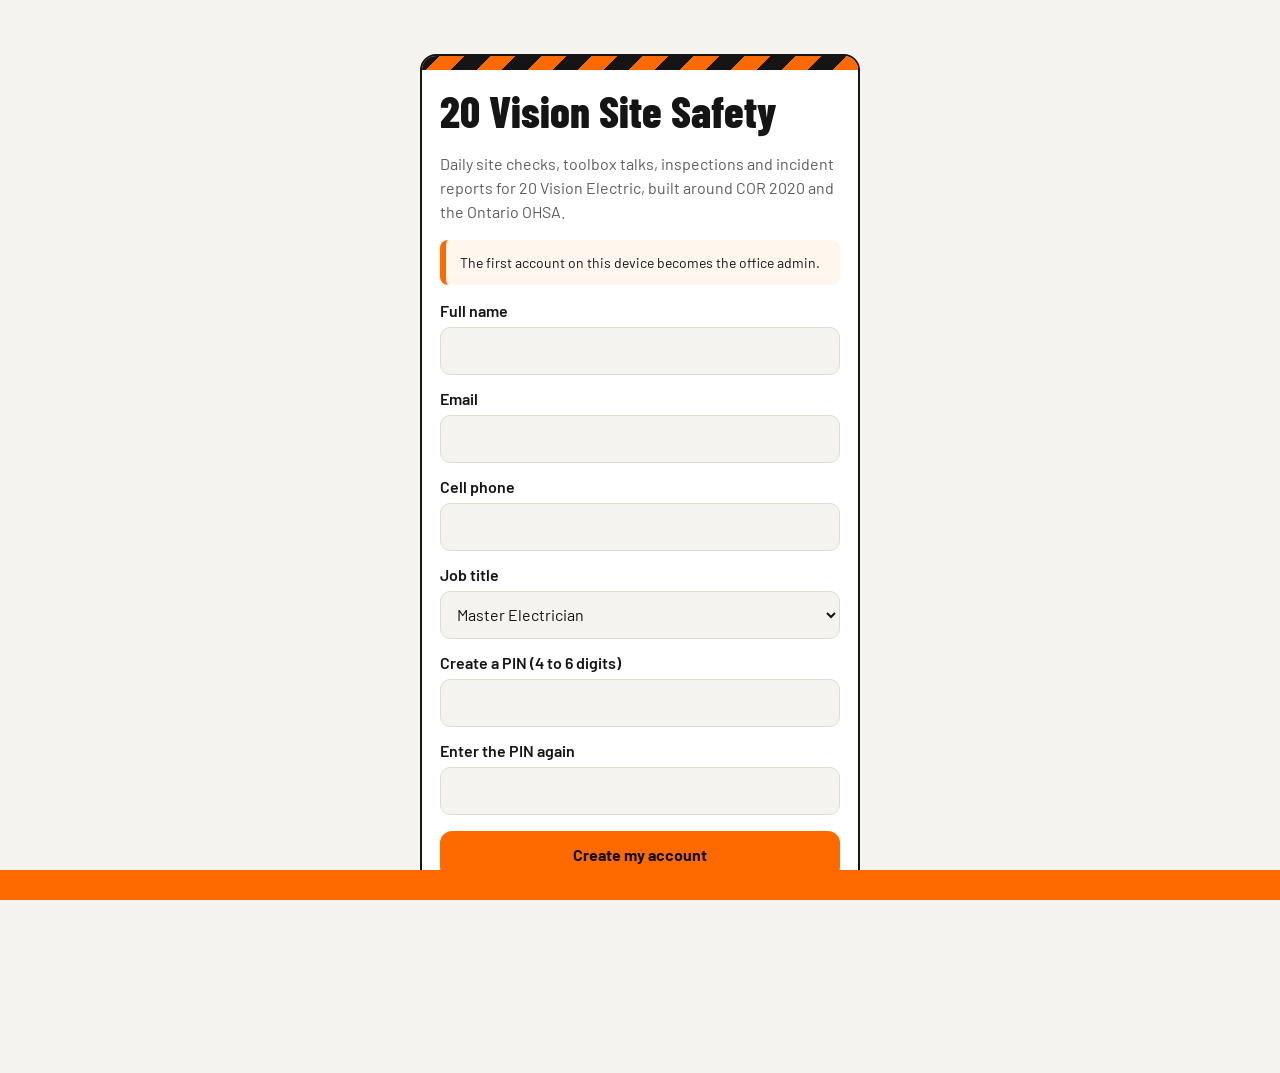
==== safety/index.html @ a49e3cba "Add 20 Vision Site Safety app at /safety/ Co-Authored-By: Claude Opus 5.5 <noreply@anthropic.com> Cl" ====
<!DOCTYPE html>
<html lang="en-CA">
<head>
<meta charset="utf-8">
<meta name="viewport" content="width=device-width,initial-scale=1,viewport-fit=cover">
<meta name="theme-color" content="#151515">
<link rel="manifest" href="manifest.json">
<link rel="icon" href="icon-192.png">
<link rel="apple-touch-icon" href="icon-192.png">
<title>20 Vision Site Safety</title>
<link rel="preconnect" href="https://fonts.googleapis.com">
<link href="https://fonts.googleapis.com/css2?family=Barlow:wght@400;600;700&family=Barlow+Condensed:wght@700;800&display=swap" rel="stylesheet">
<style>/*
VOICE: plain, firm site-supervisor talk; big targets for gloved hands.
IDEA: a hi-vis field binder — tabbed sheets, tags, stamps.
PICTURE: the working app itself; today's site card with a GPS stamp up top.
COLOUR and TYPE: white paper, ink black, safety orange lead, hi-vis lime support, red for stop. Barlow Condensed + Barlow.
LAYOUT: one column on phones, bottom tab bar; two columns from 900px.
*/
:root{color-scheme:light dark;
--bg:light-dark(#f4f3ef,#121212);--card:light-dark(#ffffff,#1d1d1d);--ink:light-dark(#151515,#f2f2f2);--mute:light-dark(#5d5d5d,#a9a9a9);
--line:light-dark(#dedbd2,#333);--or:#ff6a00;--or2:light-dark(#c24f00,#ff8a3d);--lime:#c8f031;--red:#d62828;--grn:#1f9d55;--amb:#e0a100}
:root[data-theme=light]{color-scheme:light}:root[data-theme=dark]{color-scheme:dark}
*{box-sizing:border-box;min-width:0}
html,body{margin:0}
body{background:var(--bg);color:var(--ink);font:16px/1.5 Barlow,system-ui,sans-serif;overflow-x:clip;padding-bottom:calc(120px + env(safe-area-inset-bottom))}
h1,h2,h3{font-family:'Barlow Condensed',Barlow,sans-serif;line-height:1.05;margin:0 0 .4em;text-wrap:balance}
h1{font-size:clamp(30px,6vw,44px);font-weight:800}h2{font-size:26px;font-weight:700}h3{font-size:20px;font-weight:700}
a{color:var(--or2)}
header.top{position:sticky;top:0;z-index:5;background:#151515;color:#fff;display:flex;align-items:center;gap:12px;padding:10px max(4vw,14px);padding-top:calc(10px + env(safe-area-inset-top));border-bottom:6px solid var(--or)}
header.top .logo{font:800 22px/1 'Barlow Condensed',sans-serif;letter-spacing:.5px}
header.top .logo b{color:var(--or)}
header.top .who{margin-left:auto;font-size:14px;color:#ccc;text-align:right}
main{max-width:1100px;margin:0 auto;padding:18px max(4vw,14px)}
.grid{display:grid;gap:14px}
@media(min-width:900px){.g2{grid-template-columns:minmax(0,1fr) minmax(0,1fr)}.g3{grid-template-columns:repeat(3,minmax(0,1fr))}}
.card{background:var(--card);border:1px solid var(--line);border-radius:14px;padding:16px}
.hero{background:var(--card);border-radius:16px;border:2px solid var(--ink);overflow:hidden}
.hero .stripe{height:14px;background:repeating-linear-gradient(-45deg,var(--or) 0 18px,#151515 18px 36px)}
.hero .in{padding:18px}
.stamp{display:inline-flex;gap:8px;align-items:center;border:2px dashed var(--grn);color:var(--grn);border-radius:8px;padding:4px 10px;font-weight:700;font-size:14px}
.stamp.bad{border-color:var(--red);color:var(--red)}
.mute{color:var(--mute)}.small{font-size:14px}
.btn{display:inline-flex;align-items:center;justify-content:center;gap:8px;min-height:48px;padding:10px 18px;border-radius:12px;border:2px solid var(--ink);background:var(--card);color:var(--ink);font:700 16px Barlow,sans-serif;cursor:pointer;text-decoration:none}
.btn.pri{background:var(--or);border-color:var(--or);color:#111}
.btn.dark{background:#151515;color:#fff;border-color:#151515}
.btn.red{background:var(--red);border-color:var(--red);color:#fff}
.btn.sm{min-height:40px;padding:6px 12px;font-size:14px}
.btn.block{width:100%}
.btn:focus-visible,input:focus-visible,select:focus-visible,textarea:focus-visible{outline:3px solid var(--or);outline-offset:2px}
.row{display:flex;flex-wrap:wrap;gap:10px;align-items:center}
.tiles{display:grid;grid-template-columns:repeat(2,minmax(0,1fr));gap:10px}
@media(min-width:700px){.tiles{grid-template-columns:repeat(4,minmax(0,1fr))}}
.tile{background:var(--card);border:1px solid var(--line);border-radius:14px;padding:14px;min-height:92px;text-align:left;cursor:pointer;font:inherit;color:inherit;display:flex;flex-direction:column;justify-content:space-between}
.tile b{font:700 19px 'Barlow Condensed',sans-serif}
.tile span{font-size:13px;color:var(--mute)}
.tile.hot{border:2px solid var(--or)}
label.f{display:block;font-weight:600;margin:12px 0 4px}
input,select,textarea{width:100%;font:16px Barlow,sans-serif;padding:12px;border-radius:10px;border:1.5px solid var(--line);background:var(--bg);color:var(--ink);min-height:48px}
textarea{min-height:90px}
.chk{display:grid;grid-template-columns:minmax(0,1fr) auto;gap:10px;align-items:center;padding:12px 0;border-bottom:1px solid var(--line)}
.chk .ref{font-size:12px;color:var(--mute)}
.pfn{display:flex;gap:6px}
.pfn button{min-width:52px;min-height:44px;border-radius:10px;border:1.5px solid var(--line);background:var(--bg);color:var(--ink);font:700 14px Barlow,sans-serif;cursor:pointer}
.pfn button.on.y{background:var(--grn);color:#fff;border-color:var(--grn)}
.pfn button.on.n{background:var(--red);color:#fff;border-color:var(--red)}
.pfn button.on.na{background:#777;color:#fff;border-color:#777}
.chips{display:flex;flex-wrap:wrap;gap:8px}
.chip{border:1.5px solid var(--line);background:var(--bg);color:var(--ink);border-radius:999px;padding:8px 14px;min-height:42px;font:600 14px Barlow,sans-serif;cursor:pointer}
.chip.on{background:var(--ink);color:var(--bg);border-color:var(--ink)}
.pill{display:inline-block;border-radius:999px;padding:2px 10px;font-size:12px;font-weight:700;background:var(--line);white-space:nowrap}
.pill.ok{background:#d7f5e3;color:#0d5c31}.pill.bad{background:#fbd5d5;color:#8a1111}.pill.warn{background:#fff0c2;color:#6b4d00}
.list .it{display:flex;gap:12px;align-items:flex-start;padding:12px 0;border-bottom:1px solid var(--line);cursor:pointer}
.list .it:last-child{border-bottom:0}
.list .it .m{flex:1}
.bar{height:12px;background:var(--line);border-radius:8px;overflow:hidden}.bar i{display:block;height:100%;background:var(--or)}
.photos{display:grid;grid-template-columns:repeat(auto-fill,minmax(110px,1fr));gap:10px}
.ph{border:2px dashed var(--line);border-radius:12px;aspect-ratio:1;display:flex;align-items:center;justify-content:center;text-align:center;font-size:13px;padding:6px;cursor:pointer;position:relative;overflow:hidden;background:var(--bg)}
.ph img{position:absolute;inset:0;width:100%;height:100%;object-fit:cover}
.ph.done{border-style:solid;border-color:var(--grn)}
.ph input{position:absolute;inset:0;opacity:0;cursor:pointer}
canvas.sig{width:100%;height:160px;border:1.5px solid var(--line);border-radius:10px;background:#fff;touch-action:none}
nav.tabs{position:fixed;left:0;right:0;bottom:30px;z-index:6;background:var(--card);border-top:1px solid var(--line);display:grid;grid-template-columns:repeat(5,minmax(0,1fr));padding-bottom:env(safe-area-inset-bottom)}
nav.tabs button{background:none;border:0;color:var(--mute);font:600 12px Barlow,sans-serif;min-height:58px;cursor:pointer;display:flex;flex-direction:column;align-items:center;justify-content:center;gap:3px}
nav.tabs button.on{color:var(--or2)}
nav.tabs svg{width:24px;height:24px}
.ticker{position:fixed;left:0;right:0;bottom:0;height:30px;background:var(--or);color:#111;font-weight:700;overflow:hidden;white-space:nowrap;z-index:7;font-size:14px;line-height:30px}
.ticker span{display:inline-block;padding-left:100%;animation:tk 60s linear infinite}
@keyframes tk{to{transform:translateX(-100%)}}
@media(prefers-reduced-motion:reduce){.ticker span{animation:none;padding-left:12px}}
.toast{position:fixed;left:50%;bottom:110px;transform:translateX(-50%);background:#151515;color:#fff;padding:12px 18px;border-radius:12px;z-index:20;font-weight:600;max-width:90vw}
.modal{position:fixed;inset:0;background:#0008;z-index:30;display:flex;align-items:center;justify-content:center;padding:16px}
.modal .card{max-width:520px;width:100%;max-height:90vh;overflow:auto}
.warnbox{border-left:6px solid var(--red);background:light-dark(#fff3f3,#2a1414);padding:12px 14px;border-radius:8px}
.infobox{border-left:6px solid var(--or);background:light-dark(#fff6ee,#2a1d12);padding:12px 14px;border-radius:8px}
.okbox{border-left:6px solid var(--grn);background:light-dark(#eefaf3,#12241a);padding:12px 14px;border-radius:8px}
.kv{display:grid;grid-template-columns:9em minmax(0,1fr);gap:4px 12px;font-size:15px}
.kv dt{color:var(--mute)}.kv dd{margin:0;overflow-wrap:anywhere}
table{width:100%;border-collapse:collapse;font-size:14px}th,td{text-align:left;padding:8px;border-bottom:1px solid var(--line);vertical-align:top}
.scroll{overflow-x:auto}
.authwrap{max-width:440px;margin:6vh auto}
.big{font:800 clamp(34px,8vw,56px)/1 'Barlow Condensed',sans-serif}
@media print{header.top,nav.tabs,.ticker,.noprint{display:none!important}body{background:#fff;color:#000;padding:0}.card{border:1px solid #999}}
</style>
</head>
<body>
<div id="app"></div>
<div class="ticker" aria-hidden="true"><span id="tk"></span></div>
<script src="data.js?v=1795377964"></script>
<script src="app.js?v=1795377964"></script>
<script>if("serviceWorker" in navigator)navigator.serviceWorker.register("sw.js").catch(()=>{})</script>
</body>
</html>
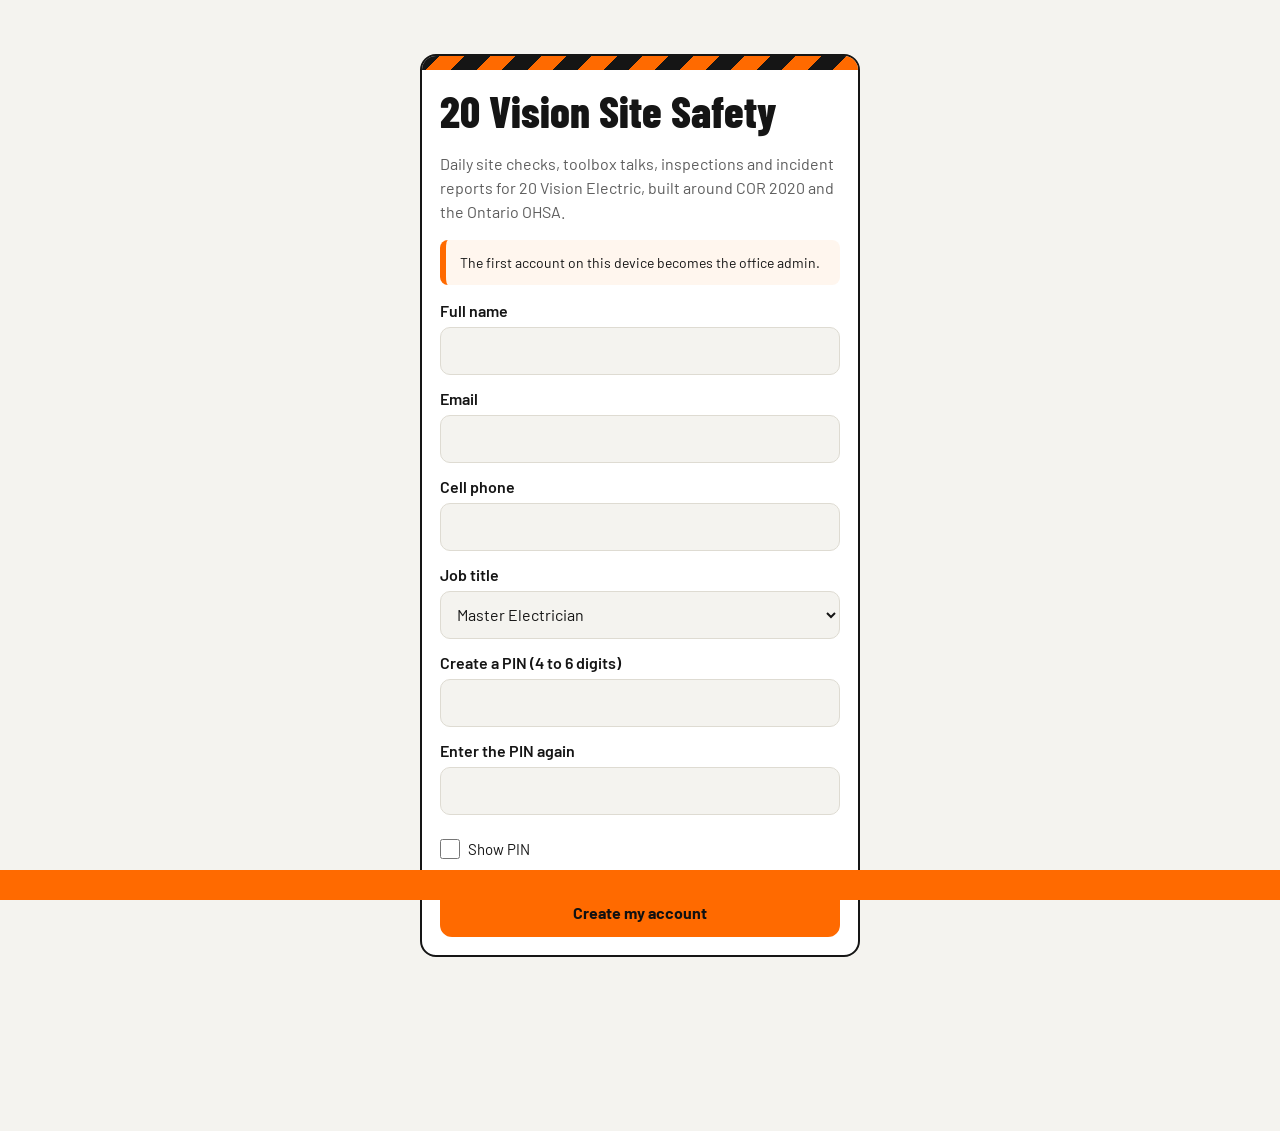
==== commit b4f275a3: "Site Safety: login improvements Co-Authored-By: Claude Opus 5.5 <noreply@anthropic.com> Claude-Sessi" ====
--- a/safety/index.html
+++ b/safety/index.html
@@ -38,7 +38,7 @@
 .hero{background:var(--card);border-radius:16px;border:2px solid var(--ink);overflow:hidden}
 .hero .stripe{height:14px;background:repeating-linear-gradient(-45deg,var(--or) 0 18px,#151515 18px 36px)}
 .hero .in{padding:18px}
-.stamp{display:inline-flex;gap:8px;align-items:center;border:2px dashed var(--grn);color:var(--grn);border-radius:8px;padding:4px 10px;font-weight:700;font-size:14px}
+.stamp{display:inline-flex;gap:8px;align-items:center;border:2px dashed light-dark(#137a40,var(--grn));color:light-dark(#137a40,var(--grn));border-radius:8px;padding:4px 10px;font-weight:700;font-size:14px}
 .stamp.bad{border-color:var(--red);color:var(--red)}
 .mute{color:var(--mute)}.small{font-size:14px}
 .btn{display:inline-flex;align-items:center;justify-content:center;gap:8px;min-height:48px;padding:10px 18px;border-radius:12px;border:2px solid var(--ink);background:var(--card);color:var(--ink);font:700 16px Barlow,sans-serif;cursor:pointer;text-decoration:none}
@@ -80,7 +80,7 @@
 .ph.done{border-style:solid;border-color:var(--grn)}
 .ph input{position:absolute;inset:0;opacity:0;cursor:pointer}
 canvas.sig{width:100%;height:160px;border:1.5px solid var(--line);border-radius:10px;background:#fff;touch-action:none}
-nav.tabs{position:fixed;left:0;right:0;bottom:30px;z-index:6;background:var(--card);border-top:1px solid var(--line);display:grid;grid-template-columns:repeat(5,minmax(0,1fr));padding-bottom:env(safe-area-inset-bottom)}
+nav.tabs{position:fixed;left:0;right:0;bottom:30px;z-index:6;background:var(--card);border-top:1px solid var(--line);display:grid;grid-template-columns:repeat(6,minmax(0,1fr));padding-bottom:env(safe-area-inset-bottom)}
 nav.tabs button{background:none;border:0;color:var(--mute);font:600 12px Barlow,sans-serif;min-height:58px;cursor:pointer;display:flex;flex-direction:column;align-items:center;justify-content:center;gap:3px}
 nav.tabs button.on{color:var(--or2)}
 nav.tabs svg{width:24px;height:24px}
@@ -101,13 +101,18 @@
 .authwrap{max-width:440px;margin:6vh auto}
 .big{font:800 clamp(34px,8vw,56px)/1 'Barlow Condensed',sans-serif}
 @media print{header.top,nav.tabs,.ticker,.noprint{display:none!important}body{background:#fff;color:#000;padding:0}.card{border:1px solid #999}}
+
+body.pdfmode #rec{background:#fff;color:#000;padding:8px;width:760px}body.pdfmode #rec .card,body.pdfmode #rec .hero{background:#fff;color:#000;border-color:#999}body.pdfmode #rec .mute{color:#444}
+
+.chkline{display:flex;align-items:center;gap:8px;margin-top:10px;font-size:15px;cursor:pointer}.chkline input{width:20px;height:20px;margin:0}
 </style>
 </head>
 <body>
 <div id="app"></div>
 <div class="ticker" aria-hidden="true"><span id="tk"></span></div>
-<script src="data.js?v=1795377964"></script>
-<script src="app.js?v=1795377964"></script>
-<script>if("serviceWorker" in navigator)navigator.serviceWorker.register("sw.js").catch(()=>{})</script>
+<script src="qr.js"></script>
+<script src="data.js"></script>
+<script src="app.js"></script>
+<script>if("serviceWorker" in navigator&&!window.Capacitor)navigator.serviceWorker.register("sw.js").catch(()=>{})</script>
 </body>
 </html>
